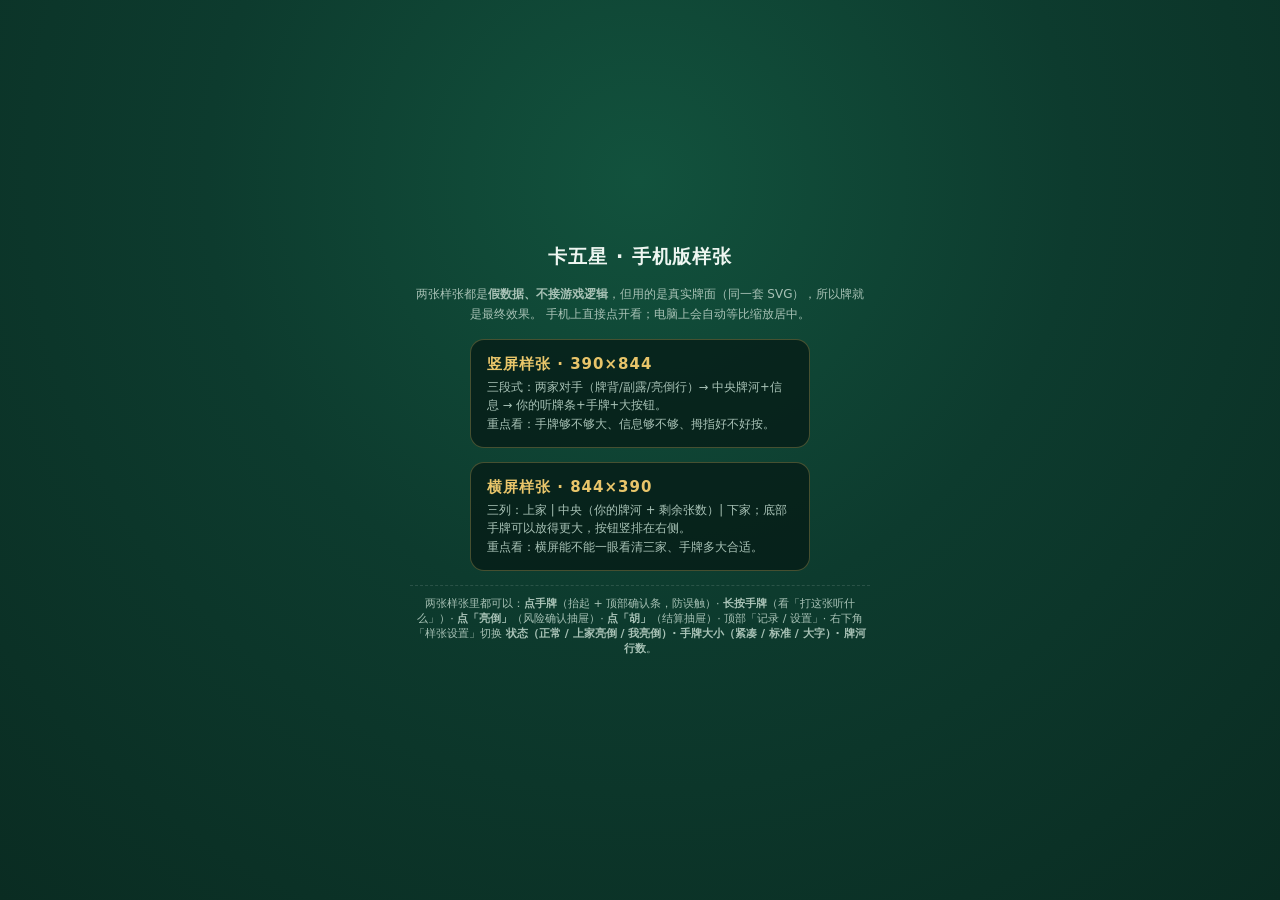
==== preview/index.html @ b074482f "手机版样张：竖屏 + 横屏两张纯静态稿（含触摸交互演示与冒烟测试） - preview/portrait.html（390×844）：三段式布局 —— 两家对手面板（牌背/副露/亮倒行/公开听牌）  " ====
<!DOCTYPE html>
<html lang="zh-CN">
<head>
<meta charset="utf-8">
<meta name="viewport" content="width=device-width, initial-scale=1, viewport-fit=cover">
<title>卡五星 · 手机版样张</title>
<link rel="stylesheet" href="../css/style.css">
<style>
  body.entry {
    display: flex; flex-direction: column; align-items: center; justify-content: center;
    gap: 14px; padding: 24px 16px calc(24px + env(safe-area-inset-bottom, 0px));
    min-height: 100dvh; text-align: center;
  }
  body.entry h1 { font-size: 19px; margin: 0; letter-spacing: 1px; }
  body.entry p { font-size: 12px; color: var(--text-dim); margin: 0; line-height: 1.7; max-width: 460px; }
  body.entry a.card {
    display: block; width: 100%; max-width: 340px; text-decoration: none;
    background: var(--panel); border: 1px solid var(--panel-line); border-radius: 14px;
    padding: 14px 16px; color: var(--text); text-align: left;
  }
  body.entry a.card b { color: var(--gold); font-size: 15px; letter-spacing: 1px; }
  body.entry a.card span { display: block; font-size: 11.5px; color: var(--text-dim); margin-top: 4px; line-height: 1.6; }
  body.entry .tip { font-size: 11px; color: var(--text-dim); border-top: 1px dashed rgba(255,255,255,.12); padding-top: 10px; max-width: 460px; }
</style>
</head>
<body class="entry">
  <h1>卡五星 · 手机版样张</h1>
  <p>两张样张都是<b>假数据、不接游戏逻辑</b>，但用的是真实牌面（同一套 SVG），所以牌就是最终效果。
     手机上直接点开看；电脑上会自动等比缩放居中。</p>

  <a class="card" href="portrait.html">
    <b>竖屏样张 · 390×844</b>
    <span>三段式：两家对手（牌背/副露/亮倒行）→ 中央牌河+信息 → 你的听牌条+手牌+大按钮。<br>
      重点看：手牌够不够大、信息够不够、拇指好不好按。</span>
  </a>

  <a class="card" href="landscape.html">
    <b>横屏样张 · 844×390</b>
    <span>三列：上家 | 中央（你的牌河 + 剩余张数）| 下家；底部手牌可以放得更大，按钮竖排在右侧。<br>
      重点看：横屏能不能一眼看清三家、手牌多大合适。</span>
  </a>

  <div class="tip">
    两张样张里都可以：<b>点手牌</b>（抬起 + 顶部确认条，防误触）· <b>长按手牌</b>（看「打这张听什么」）·
    <b>点「亮倒」</b>（风险确认抽屉）· <b>点「胡」</b>（结算抽屉）· 顶部「记录 / 设置」·
    右下角「样张设置」切换 <b>状态（正常 / 上家亮倒 / 我亮倒）· 手牌大小（紧凑 / 标准 / 大字）· 牌河行数</b>。
  </div>
</body>
</html>
---- css/style.css ----
/* ============================================================
   卡五星麻将 · 单机版  样式
   ============================================================ */

:root {
  --felt-1: #0d3b2e;
  --felt-2: #12523d;
  --felt-3: #0a2c22;
  --wood: #7b5230;
  --gold: #e8c56a;
  --ink: #17211c;
  --panel: rgba(6, 28, 22, .78);
  --panel-line: rgba(232, 197, 106, .28);
  --text: #eef6f1;
  --text-dim: #a8c2b6;
  --red: #d34a3f;
  --green: #3aa76d;
  --shadow: 0 10px 30px rgba(0, 0, 0, .4);
  --tile-w: 42px;
  --tile-h: 60px;
}

* { box-sizing: border-box; }

html, body {
  margin: 0; padding: 0; height: 100%;
  font-family: "PingFang SC", "Microsoft YaHei", "Hiragino Sans GB", system-ui, sans-serif;
  color: var(--text);
  background: radial-gradient(circle at 50% 20%, var(--felt-2), var(--felt-1) 45%, var(--felt-3) 100%);
  overflow: hidden;
}

button { font-family: inherit; }

#app {
  display: grid;
  grid-template-columns: 1fr 268px;
  grid-template-rows: auto 1fr;
  height: 100vh;
  gap: 10px;
  padding: 10px;
}

/* ------------------------------ 顶栏 ------------------------------ */
.topbar {
  grid-column: 1 / -1;
  display: flex;
  align-items: center;
  gap: 18px;
  padding: 8px 14px;
  background: linear-gradient(180deg, rgba(0,0,0,.34), rgba(0,0,0,.16));
  border: 1px solid var(--panel-line);
  border-radius: 14px;
  backdrop-filter: blur(6px);
}
.brand { display: flex; align-items: center; gap: 10px; }
.brand .logo {
  width: 40px; height: 40px; border-radius: 10px;
  display: grid; place-items: center;
  background: linear-gradient(160deg, #b4342c, #7d1f19);
  color: #fff; font-size: 24px; font-weight: 800;
  font-family: KaiTi, STKaiti, serif;
  box-shadow: inset 0 0 0 2px rgba(255,255,255,.25);
}
.brand h1 { margin: 0; font-size: 17px; letter-spacing: 2px; }
.brand .sub { margin: 1px 0 0; font-size: 11px; color: var(--text-dim); letter-spacing: 1px; }

.hud { display: flex; gap: 8px; margin-left: auto; flex-wrap: wrap; }
.hud-item {
  min-width: 66px; padding: 5px 10px; text-align: center;
  background: rgba(0,0,0,.28); border: 1px solid rgba(255,255,255,.08);
  border-radius: 10px;
}
.hud-item label { display: block; font-size: 10px; color: var(--text-dim); letter-spacing: 1px; }
.hud-item b { font-size: 16px; color: var(--gold); }

.topbtns { display: flex; gap: 8px; }

/* ------------------------------ 按钮 ------------------------------ */
.btn {
  border: 1px solid rgba(255,255,255,.16);
  background: rgba(255,255,255,.08);
  color: var(--text);
  padding: 8px 14px; border-radius: 10px;
  font-size: 13px; cursor: pointer;
  transition: transform .12s, background .12s, box-shadow .12s;
  white-space: nowrap;
}
.btn:hover { background: rgba(255,255,255,.16); transform: translateY(-1px); }
.btn:active { transform: translateY(0); }
.btn.primary { background: linear-gradient(180deg, #d8a93f, #b8862a); color: #2a1c00; font-weight: 700; border-color: #e8c56a; }
.btn.primary:hover { background: linear-gradient(180deg, #e8bd52, #c8942f); }
.btn.tiny { padding: 3px 8px; font-size: 11px; border-radius: 7px; }
.btn.ghost { background: rgba(255,255,255,.05); }
.btn[disabled] { opacity: .38; cursor: not-allowed; transform: none; }

/* ------------------------------ 牌桌 ------------------------------ */
.table {
  display: grid;
  grid-template-rows: minmax(0, 1fr) auto;
  gap: 10px;
  min-height: 0; overflow: hidden;
}
.opponents {
  display: grid; grid-template-columns: minmax(0, 1fr) 220px minmax(0, 1fr);
  gap: 10px; min-height: 0; align-items: stretch;
}
.center-col { display: flex; align-items: center; justify-content: center; min-height: 0; }

.center-info {
  width: 100%; text-align: center;
  background: var(--panel); border: 1px solid var(--panel-line);
  border-radius: 16px; padding: 12px 8px;
  box-shadow: var(--shadow);
}
.turn-indicator { font-size: 14px; letter-spacing: 1px; color: var(--gold); min-height: 20px; }
.center-tiles { min-height: 62px; display: flex; align-items: center; justify-content: center; gap: 6px; margin: 6px 0; }
.center-meta { font-size: 11px; color: var(--text-dim); min-height: 15px; }

/* ------------------------------ 座位 ------------------------------ */
.seat {
  background: var(--panel);
  border: 1px solid var(--panel-line);
  border-radius: 16px;
  padding: 8px 10px;
  box-shadow: var(--shadow);
  display: flex; flex-direction: column; gap: 6px;
  min-height: 0; overflow: hidden;
}
.seat.seat-self { padding: 10px 14px 80px; }
.seat.active {
  border-color: var(--gold);
  box-shadow: 0 0 0 2px rgba(232,197,106,.25), var(--shadow);
}
.seat-head { display: flex; align-items: center; gap: 8px; font-size: 13px; }
.seat-head .who { font-weight: 700; letter-spacing: 1px; }
.seat-head .tag {
  font-size: 10px; padding: 1px 6px; border-radius: 6px;
  background: rgba(255,255,255,.1); color: var(--text-dim);
}
.seat-head .tag.dealer { background: #b4342c; color: #fff; }
.seat-head .tag.liangdao { background: #d8a93f; color: #2a1c00; font-weight: 700; }
.seat-head .tag.tenpai { background: rgba(58,167,109,.28); color: #b6f0d0; }
.seat-head .score { margin-left: auto; font-weight: 700; color: var(--gold); font-variant-numeric: tabular-nums; }
.seat-head .score.neg { color: #ff9d92; }

.row { display: flex; flex-wrap: wrap; gap: 3px; align-items: flex-end; }
.row.melds { min-height: 34px; }
.row.discards { min-height: 34px; }
.row-label { font-size: 10px; color: var(--text-dim); letter-spacing: 1px; margin-right: 4px; align-self: center; }

.hand-row { display: flex; gap: 4px; align-items: flex-end; flex-wrap: wrap; padding: 4px 0; min-height: 84px; }
.seat-self .hand-row { justify-content: center; }
.seat-self .row { justify-content: center; }
.hand-row .gap { width: 16px; }

.meld-group { display: flex; gap: 2px; padding: 2px; border-radius: 6px; background: rgba(255,255,255,.06); margin-right: 3px; }
.meld-group.kong { background: rgba(232,197,106,.16); }

/* ------------------------------ 听牌提示 ------------------------------ */
.row.waits {
  min-height: 40px; align-items: center; padding: 3px 0;
  border-radius: 10px;
}
.seat-self .row.waits { background: rgba(255,255,255,.045); padding: 4px 10px; }
.wait-chip { display: inline-flex; align-items: center; gap: 2px; margin-right: 7px; }
.wait-chip .cnt {
  font-size: 11px; color: #b6f0d0; font-variant-numeric: tabular-nums; font-weight: 700;
}
.wait-chip.empty .cnt { color: #ff9d92; text-decoration: line-through; }
.wait-note { font-size: 11px; color: var(--text-dim); margin-left: 4px; letter-spacing: .5px; }
.wait-note.danger { color: #ffcf5c; }
.wait-note.good { color: #8ef0b8; }
.wait-note.locked {
  color: #2a1c00; background: var(--gold); font-weight: 700;
  padding: 1px 8px; border-radius: 8px; letter-spacing: .5px;
}

.tile .badge {
  position: absolute; top: -6px; right: -6px;
  min-width: 17px; height: 17px; padding: 0 4px;
  border-radius: 9px; background: #2e7d32; color: #fff;
  font-size: 10px; line-height: 17px; text-align: center; font-weight: 700;
  box-shadow: 0 1px 3px rgba(0,0,0,.45);
  font-variant-numeric: tabular-nums;
}
.tile .badge.warn { background: #b8862a; color: #2a1c00; }
.tile.disabled .badge { opacity: .45; }

/* ------------------------------ 牌 ------------------------------ */
.tile {
  position: relative;
  width: var(--tile-w); height: var(--tile-h);
  border-radius: 7px;
  background: linear-gradient(178deg, #fffdf6 0%, #f6f1e2 55%, #e9e1cd 100%);
  border: 1px solid #d8d0ba;
  box-shadow: 0 2px 0 #c9c1ad, 0 3px 5px rgba(0,0,0,.3);
  flex: 0 0 auto;
  transition: transform .1s ease, box-shadow .1s ease;
  user-select: none;
}
.tile-face { width: 100%; height: 100%; display: block; }
.tile.xs { width: 24px; height: 34px; border-radius: 5px; }
.tile.sm { width: 30px; height: 43px; border-radius: 6px; }
.tile.lg { width: 54px; height: 78px; border-radius: 9px; }
.tile.back {
  background: linear-gradient(178deg, #3f7fc4 0%, #2f66a6 60%, #27568c 100%);
  border-color: #224d7d;
  box-shadow: 0 2px 0 #1d4270, 0 3px 5px rgba(0,0,0,.3);
}
.tile.just-drawn { box-shadow: 0 0 0 2px var(--gold), 0 2px 0 #c9c1ad, 0 3px 5px rgba(0,0,0,.3); }
.tile.newest::after {
  content: ""; position: absolute; inset: -2px; border-radius: 9px;
  border: 2px solid var(--gold); pointer-events: none;
}
.tile.clickable { cursor: pointer; }
/* 鼠标悬停时把牌向上顶出来 */
.tile.clickable:hover {
  transform: translateY(-18px) scale(1.045);
  box-shadow: 0 14px 22px rgba(0,0,0,.5), 0 0 0 2px rgba(232,197,106,.7);
  z-index: 5;
}
.tile.clickable:active { transform: translateY(-10px) scale(1.02); }
.tile.disabled { filter: grayscale(.65) brightness(.8); }
.tile.dangerous { box-shadow: 0 0 0 2px var(--red), 0 2px 0 #c9c1ad, 0 3px 5px rgba(0,0,0,.3); }
.tile.dangerous::after {
  content: "铳"; position: absolute; top: -6px; left: -6px;
  min-width: 17px; height: 17px; padding: 0 4px;
  border-radius: 9px; background: var(--red); color: #fff;
  font-size: 10px; line-height: 17px; text-align: center; font-weight: 700;
  box-shadow: 0 1px 3px rgba(0,0,0,.45);
}
.tile.dim { opacity: .55; }

/* ------------------------------ 操作栏 ------------------------------ */
.actionbar {
  position: fixed; left: 50%; bottom: 16px; transform: translateX(-50%);
  display: flex; gap: 10px; padding: 10px 14px;
  background: rgba(4, 22, 17, .92);
  border: 1px solid var(--panel-line); border-radius: 16px;
  box-shadow: var(--shadow);
  z-index: 40;
  max-width: calc(100vw - 40px); flex-wrap: wrap; justify-content: center;
}
.actionbar:empty { display: none; }
.act {
  min-width: 74px; padding: 10px 18px; border-radius: 12px;
  border: 1px solid rgba(255,255,255,.18);
  background: linear-gradient(180deg, rgba(255,255,255,.14), rgba(255,255,255,.06));
  color: #fff; font-size: 16px; font-weight: 700; letter-spacing: 2px; cursor: pointer;
  transition: transform .1s, filter .1s;
}
.act:hover { transform: translateY(-2px); filter: brightness(1.15); }
.act.hu { background: linear-gradient(180deg, #e0483c, #a82a20); border-color: #ff8f83; }
.act.pong { background: linear-gradient(180deg, #3f8fd4, #2a63a0); border-color: #8fc4f0; }
.act.kong { background: linear-gradient(180deg, #b98ad6, #7c4fa0); border-color: #dcc0f0; }
.act.liangdao { background: linear-gradient(180deg, #e8c56a, #b8862a); color: #2a1c00; border-color: #ffe9a8; }
.act.pass { background: linear-gradient(180deg, #6a7b74, #46554f); }

/* ------------------------------ 侧栏 ------------------------------ */
.sidebar {
  background: var(--panel); border: 1px solid var(--panel-line);
  border-radius: 16px; box-shadow: var(--shadow);
  display: flex; flex-direction: column; min-height: 0; overflow: hidden;
}
.sidebar-head {
  display: flex; align-items: center; justify-content: space-between;
  padding: 9px 12px; font-size: 12px; letter-spacing: 2px; color: var(--text-dim);
  border-bottom: 1px solid rgba(255,255,255,.07);
}
.log { flex: 1; overflow-y: auto; padding: 8px 12px; font-size: 12px; line-height: 1.75; }
.log div { color: #cfe0d7; border-bottom: 1px dashed rgba(255,255,255,.05); padding: 2px 0; }
.log .hl { color: var(--gold); font-weight: 700; }
.log .win { color: #ffd97a; font-weight: 700; }
.log .score { color: #9fe0bd; }
.log .meld { color: #9fd0ff; }
.log .liangdao { color: #ffcf5c; font-weight: 700; }
.log .muted { color: #8ba498; }

/* ------------------------------ 开始界面 ------------------------------ */
.screen {
  position: fixed; inset: 0; z-index: 60;
  display: grid; place-items: center;
  padding: 20px; overflow: auto;
  background: radial-gradient(circle at 50% 15%, #14563f, var(--felt-1) 45%, #071c15 100%);
}
.screen[hidden] { display: none; }

.start-card {
  width: min(620px, 96vw);
  background: linear-gradient(180deg, rgba(12,46,36,.96), rgba(7,26,20,.98));
  border: 1px solid var(--panel-line);
  border-radius: 22px;
  padding: 26px 28px 22px;
  box-shadow: 0 24px 60px rgba(0,0,0,.55);
  text-align: center;
}
.start-head { display: flex; align-items: center; justify-content: center; gap: 14px; }
.start-head h1 { margin: 0; font-size: 26px; letter-spacing: 4px; }
.brand .logo.big, .logo.big { width: 56px; height: 56px; font-size: 32px; border-radius: 14px; }
.start-sub { margin: 4px 0 0; font-size: 12px; color: var(--text-dim); letter-spacing: 1px; }
.start-desc { margin: 18px 0 6px; font-size: 13px; line-height: 2; color: #cfe0d7; }
.start-desc b { color: var(--gold); }

.start-modes { display: flex; flex-direction: column; gap: 8px; margin: 16px 0 6px; }
.mode-card {
  display: flex; align-items: baseline; justify-content: center; gap: 10px;
  padding: 12px 16px; border-radius: 14px;
  border: 1px solid rgba(255,255,255,.14);
  background: rgba(255,255,255,.05);
  font-size: 14px;
}
.mode-card.active { border-color: var(--gold); background: rgba(232,197,106,.14); }
.mode-card b { font-size: 16px; letter-spacing: 1px; }
.mode-card span { font-size: 12px; color: var(--text-dim); }
.mode-more { font-size: 11px; color: var(--text-dim); }

.start-actions { display: flex; flex-wrap: wrap; gap: 10px; justify-content: center; margin-top: 18px; }
.btn.big { font-size: 17px; padding: 13px 40px; letter-spacing: 3px; border-radius: 13px; }
.start-tip { margin: 16px 0 0; font-size: 11px; color: var(--text-dim); }

/* ------------------------------ 记录图表 ------------------------------ */
.chart-wrap {
  background: rgba(0,0,0,.22); border: 1px solid rgba(255,255,255,.08);
  border-radius: 12px; padding: 6px;
}
.chart { display: block; width: 100%; height: 240px; }
.chart-legend { display: flex; flex-wrap: wrap; gap: 14px; margin: 8px 2px 0; font-size: 12px; }
.legend-item { display: inline-flex; align-items: center; gap: 5px; color: #d8e6de; }
.dot {
  display: inline-block; width: 9px; height: 9px; border-radius: 50%;
  margin-right: 5px; vertical-align: middle;
}
.round-desc { font-size: 12px; color: #cfe0d7; max-width: 260px; }

/* 亮倒单独一行展示亮出的那几张 */
.row.reveal-row {
  min-height: 42px; align-items: center;
  background: rgba(232,197,106,.10);
  border: 1px dashed rgba(232,197,106,.5);
  border-radius: 10px; padding: 3px 8px; margin: 2px 0;
}
.reveal-row .row-label { color: var(--gold); }
.seat-self .row.reveal-row { background: rgba(232,197,106,.14); }

/* 结算里胡牌张单独放在右边 */
.win-gap { display: inline-block; width: 18px; }
.tile.win-tile { box-shadow: 0 0 0 2px var(--gold), 0 2px 0 #c9c1ad, 0 3px 6px rgba(0,0,0,.35); }

/* ------------------------------ 弹窗 ------------------------------ */
.modal-host {
  position: fixed; inset: 0; z-index: 80;
  background: rgba(0,0,0,.62);
  display: grid; place-items: center;
  padding: 18px; overflow: auto;
  backdrop-filter: blur(3px);
}
.modal-host[hidden] { display: none; }
.modal {
  width: min(680px, 96vw);
  background: linear-gradient(180deg, #12352a, #0b241c);
  border: 1px solid var(--panel-line); border-radius: 18px;
  box-shadow: var(--shadow); padding: 20px 22px;
  max-height: 92vh; overflow: auto;
}
.modal h2 { margin: 0 0 4px; font-size: 20px; letter-spacing: 2px; color: var(--gold); }
.modal h3 { margin: 16px 0 8px; font-size: 14px; color: #cfe0d7; letter-spacing: 1px; }
.modal p, .modal li { font-size: 13px; line-height: 1.85; color: #d8e6de; }
.modal .muted { color: var(--text-dim); font-size: 12px; }
.modal-actions { display: flex; gap: 10px; justify-content: flex-end; margin-top: 18px; flex-wrap: wrap; }

.win-block { border: 1px solid rgba(255,255,255,.1); border-radius: 12px; padding: 12px; margin-top: 10px; background: rgba(0,0,0,.2); }
.win-block .title { font-size: 14px; font-weight: 700; color: #ffd97a; margin-bottom: 8px; }
.fan-list { display: flex; flex-wrap: wrap; gap: 6px; margin: 8px 0; }
.fan-chip {
  font-size: 12px; padding: 3px 9px; border-radius: 20px;
  background: rgba(232,197,106,.16); border: 1px solid rgba(232,197,106,.4); color: #ffe6a8;
}
.fan-chip.base { background: rgba(255,255,255,.08); border-color: rgba(255,255,255,.2); color: #d8e6de; }
.pay-table { width: 100%; border-collapse: collapse; font-size: 13px; margin-top: 8px; }
.pay-table th, .pay-table td { padding: 5px 8px; text-align: left; border-bottom: 1px solid rgba(255,255,255,.08); }
.pay-table td.num { text-align: right; font-variant-numeric: tabular-nums; }
.pos { color: #8ef0b8; }
.neg { color: #ff9d92; }

.settings-grid { display: grid; gap: 10px; }
.setting-row { display: flex; align-items: center; gap: 10px; font-size: 13px; }
.setting-row label { flex: 1; }
.setting-row select, .setting-row input[type=number] {
  background: rgba(0,0,0,.35); color: var(--text); border: 1px solid rgba(255,255,255,.18);
  border-radius: 8px; padding: 5px 8px; font-size: 13px; font-family: inherit;
}
.setting-row input[type=checkbox] { width: 16px; height: 16px; accent-color: #d8a93f; }
.setting-note { font-size: 11px; color: var(--text-dim); margin-left: 26px; }

.toast {
  position: fixed; left: 50%; top: 78px; transform: translateX(-50%);
  background: rgba(0,0,0,.82); border: 1px solid var(--panel-line);
  color: #ffe6a8; padding: 9px 18px; border-radius: 12px; font-size: 13px;
  z-index: 90; pointer-events: none; opacity: 0; transition: opacity .25s;
}
.toast.show { opacity: 1; }

/* ------------------------------ 响应式 ------------------------------ */
@media (max-width: 1080px) {
  #app { grid-template-columns: 1fr; }
  .sidebar { display: none; }
}
@media (max-width: 860px) {
  :root { --tile-w: 34px; --tile-h: 48px; }
  .opponents { grid-template-columns: 1fr 130px 1fr; gap: 6px; }
  .hud { display: none; }
}
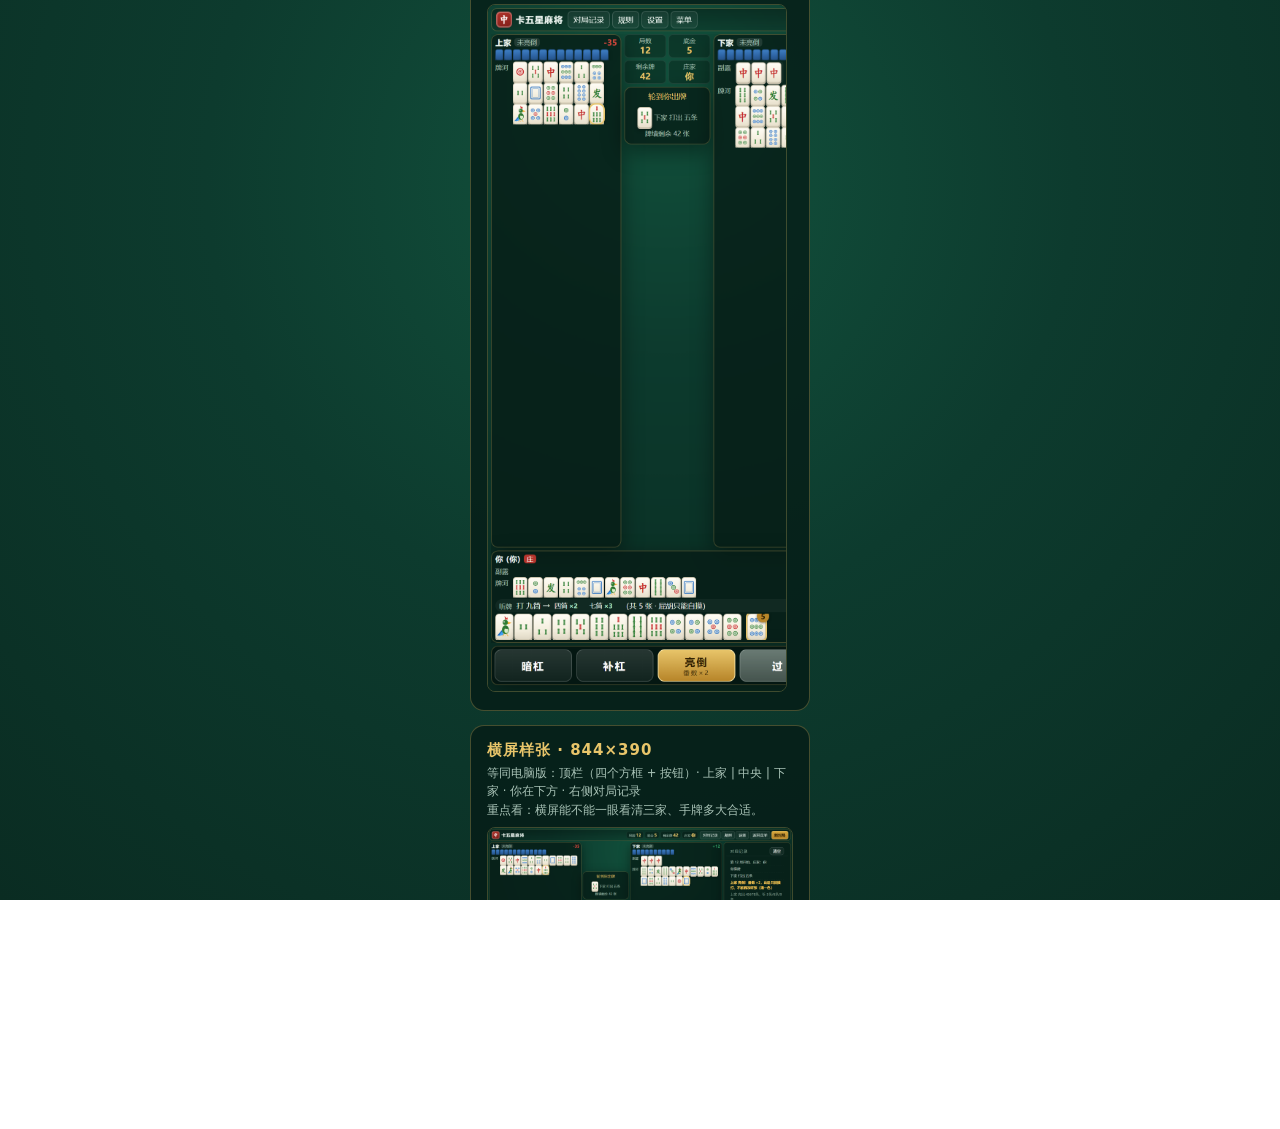
==== commit b4b9dd17: "手机版样张 v2：按真机效果重做（竖屏=电脑版布局重排、横屏=与电脑版一致）+ 修排版 用户反馈的三点全部处理： 1. 顶部文字换行 → 品牌副标题隐藏、所有顶栏元素 nowrap、四个方框改成单行小" ====
--- a/preview/index.html
+++ b/preview/index.html
@@ -30,20 +30,25 @@
 
   <a class="card" href="portrait.html">
     <b>竖屏样张 · 390×844</b>
-    <span>三段式：两家对手（牌背/副露/亮倒行）→ 中央牌河+信息 → 你的听牌条+手牌+大按钮。<br>
+    <span>顶栏一行 · 上家 | <b>四个方框 + 中央信息</b> | 下家 · 你在下方 ·
+      <b>对局记录收进按钮</b>（点一下开悬浮窗）<br>
       重点看：手牌够不够大、信息够不够、拇指好不好按。</span>
+    <img src="shots/portrait.png" alt="竖屏样张截图"
+         style="width:100%;max-width:300px;border-radius:8px;margin-top:8px;border:1px solid rgba(232,197,106,.25)">
   </a>
 
   <a class="card" href="landscape.html">
     <b>横屏样张 · 844×390</b>
-    <span>三列：上家 | 中央（你的牌河 + 剩余张数）| 下家；底部手牌可以放得更大，按钮竖排在右侧。<br>
+    <span>等同电脑版：顶栏（四个方框 + 按钮）· 上家 | 中央 | 下家 · 你在下方 · 右侧对局记录<br>
       重点看：横屏能不能一眼看清三家、手牌多大合适。</span>
+    <img src="shots/landscape.png" alt="横屏样张截图"
+         style="width:100%;border-radius:8px;margin-top:8px;border:1px solid rgba(232,197,106,.25)">
   </a>
 
   <div class="tip">
-    两张样张里都可以：<b>点手牌</b>（抬起 + 顶部确认条，防误触）· <b>长按手牌</b>（看「打这张听什么」）·
-    <b>点「亮倒」</b>（风险确认抽屉）· <b>点「胡」</b>（结算抽屉）· 顶部「记录 / 设置」·
-    右下角「样张设置」切换 <b>状态（正常 / 上家亮倒 / 我亮倒）· 手牌大小（紧凑 / 标准 / 大字）· 牌河行数</b>。
+    两张样张里都可以：<b>点手牌</b>（抬起 + 顶部确认条，再点一次才打出）· <b>长按手牌</b>（看「打这张听什么」）·
+    <b>点「亮倒」</b>（风险确认悬浮窗）· <b>点「胡」</b>（结算悬浮窗）· 顶部「对局记录 / 规则 / 设置」·
+    右边缘竖条「样张设置」切换 <b>状态（正常 / 上家亮倒 / 我亮倒）· 手牌大小（紧凑 / 标准 / 大字 / 两行）· 牌河（完整 / 精简）</b>。
   </div>
 </body>
 </html>
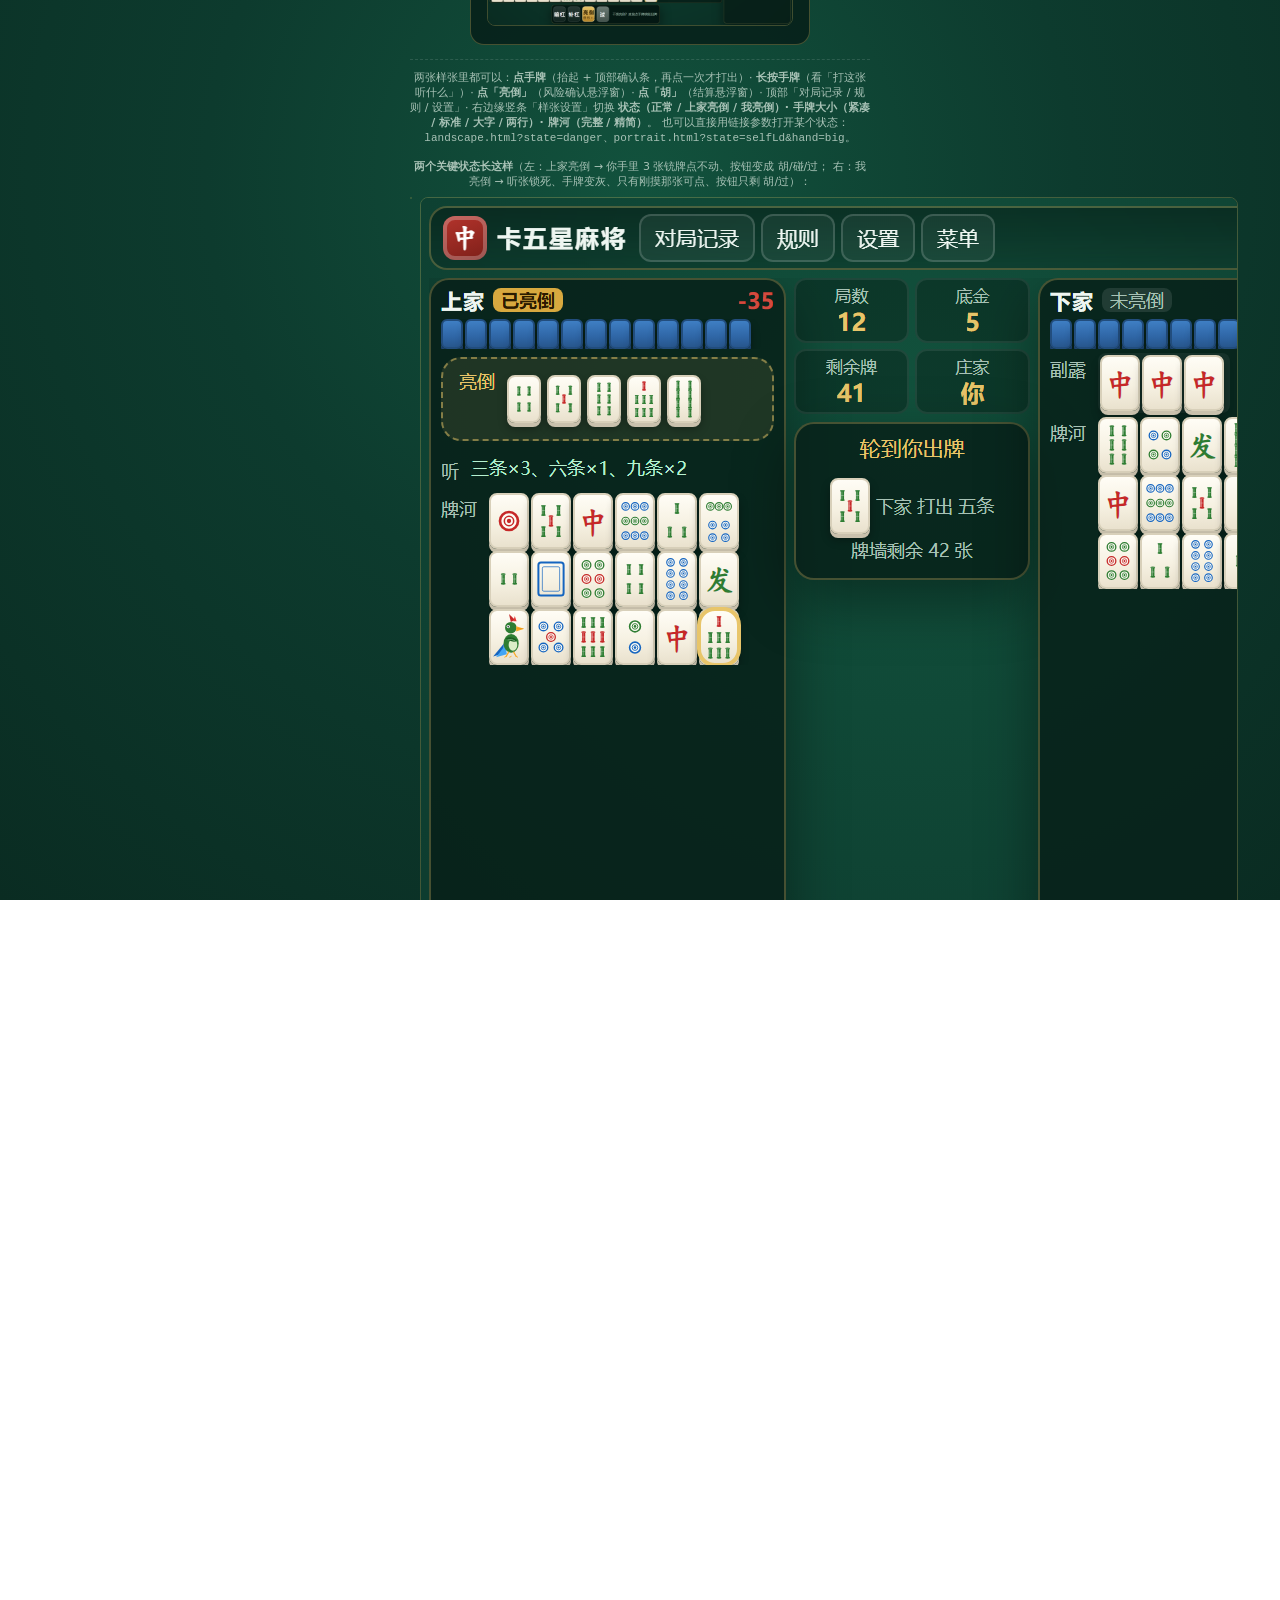
==== commit 366f5853: "手机版样张：亮倒状态重新排版（听牌改一行小字）+ 四张实机尺寸截图 - 对手亮倒时，公开听牌从 chip 改成一行小字（手机面板只有 118~252px，chip 一定被裁） - 只有牌河允许收缩（o" ====
--- a/preview/index.html
+++ b/preview/index.html
@@ -49,6 +49,16 @@
     两张样张里都可以：<b>点手牌</b>（抬起 + 顶部确认条，再点一次才打出）· <b>长按手牌</b>（看「打这张听什么」）·
     <b>点「亮倒」</b>（风险确认悬浮窗）· <b>点「胡」</b>（结算悬浮窗）· 顶部「对局记录 / 规则 / 设置」·
     右边缘竖条「样张设置」切换 <b>状态（正常 / 上家亮倒 / 我亮倒）· 手牌大小（紧凑 / 标准 / 大字 / 两行）· 牌河（完整 / 精简）</b>。
+    也可以直接用链接参数打开某个状态：<code>landscape.html?state=danger</code>、<code>portrait.html?state=selfLd&amp;hand=big</code>。
+  </div>
+
+  <div class="tip" style="border-top:0;padding-top:0">
+    <b>两个关键状态长这样</b>（左：上家亮倒 → 你手里 3 张铳牌点不动、按钮变成 胡/碰/过；
+    右：我亮倒 → 听张锁死、手牌变灰、只有刚摸那张可点、按钮只剩 胡/过）：
+    <div style="display:flex;gap:8px;margin-top:8px;align-items:flex-start">
+      <img src="shots/danger.png" alt="上家亮倒" style="flex:1 1 0;min-width:0;border-radius:8px;border:1px solid rgba(232,197,106,.25)">
+      <img src="shots/self-liangdao.png" alt="我亮倒后" style="flex:0 0 38%;border-radius:8px;border:1px solid rgba(232,197,106,.25)">
+    </div>
   </div>
 </body>
 </html>
